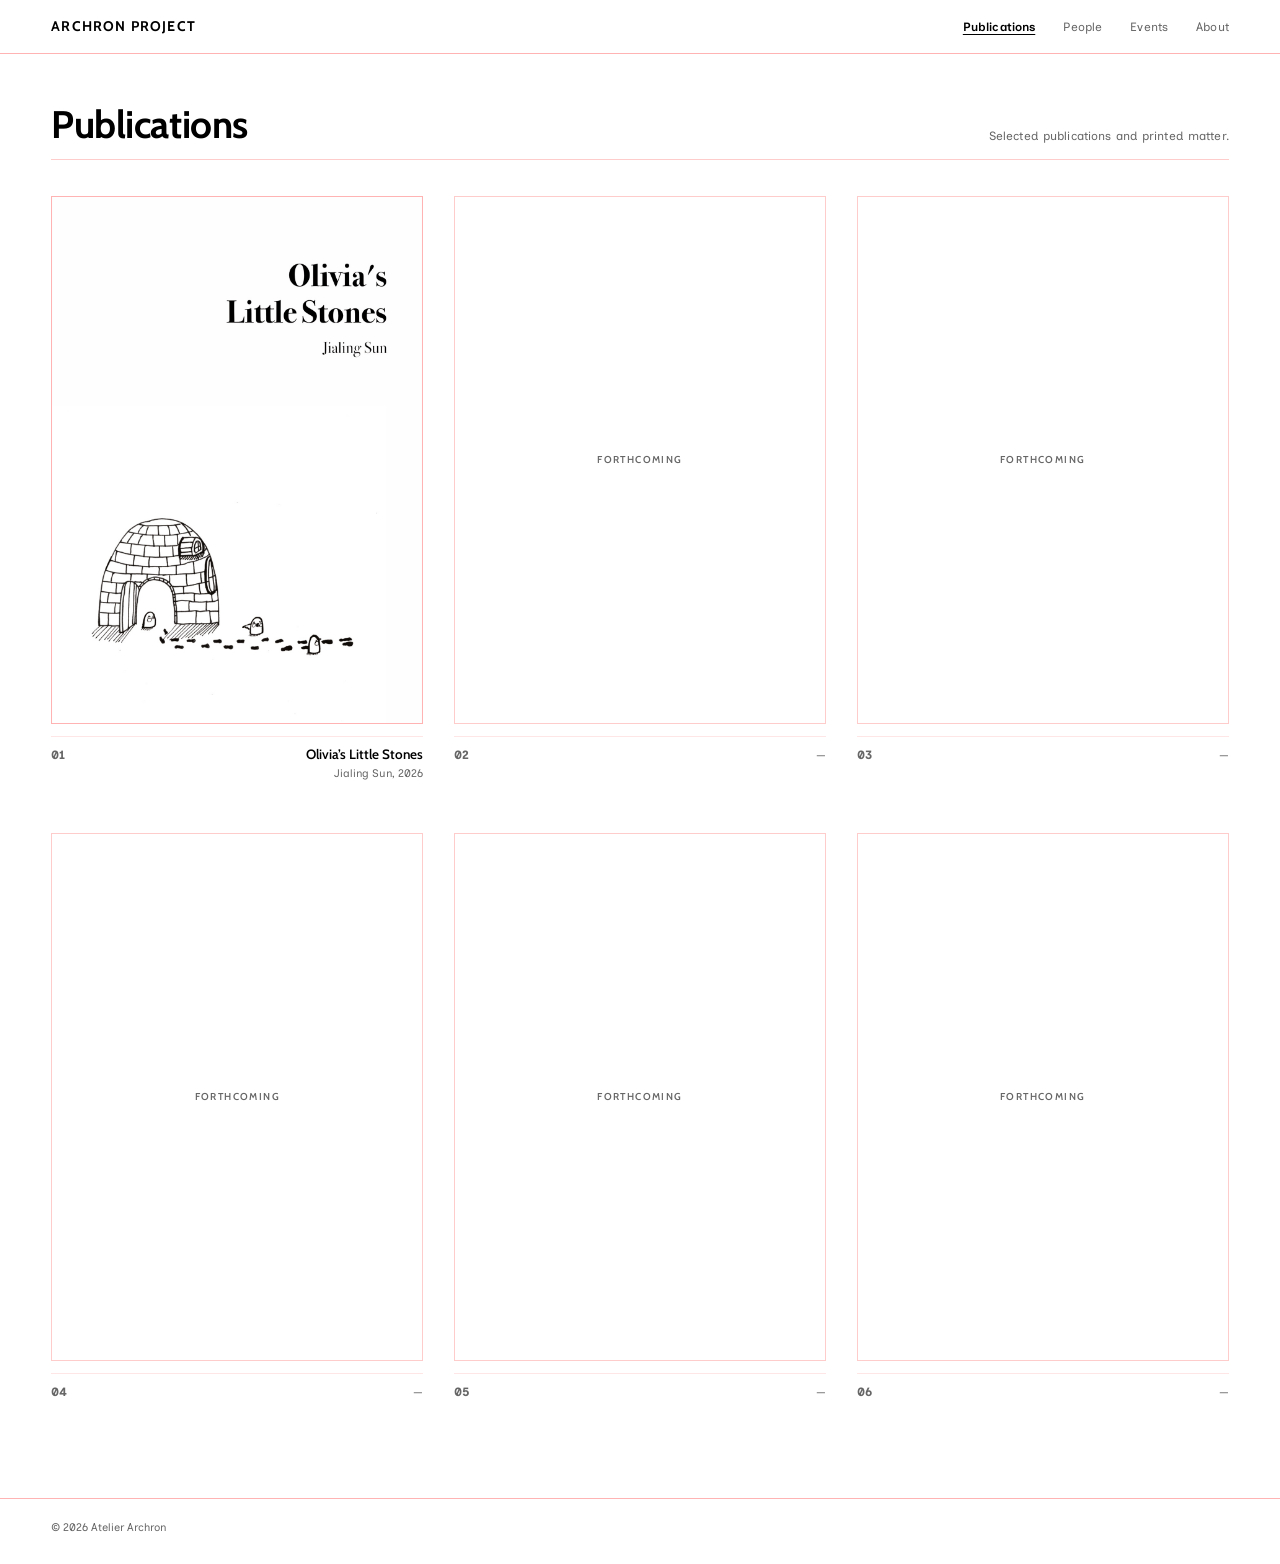
==== index.html @ c182af81 "Add files via upload" ====
<!doctype html>
<html lang="en">
<head>
  <meta charset="utf-8">
  <meta name="viewport" content="width=device-width, initial-scale=1">
  <title>ARCHRON PROJECT — Selected publications</title>
  <meta name="description" content="Selected publications and printed matter.">
  <meta name="theme-color" content="#ffffff">
  <meta property="og:title" content="ARCHRON PROJECT — Selected publications">
  <meta property="og:description" content="Selected publications and printed matter.">
  <link rel="icon" href="favicon.svg" type="image/svg+xml">
  <link rel="stylesheet" href="style/main.css">
</head>
<body class="page-index">

  <header class="site-head">
    <a class="site-head__name" href="index.html" data-site="name">ARCHRON PROJECT</a>
    <nav class="site-nav" aria-label="Main">
      <a href="index.html" aria-current="page">Publications</a>
      <a href="people.html">People</a>
      <a href="events.html">Events</a>
      <a href="about.html">About</a>
    </nav>
  </header>

  <main class="index">
    <header class="page-head">
      <h1>Publications</h1>
      <p data-site="tagline">Selected publications and printed matter.</p>
    </header>
    <ol class="index-grid" id="index-grid" aria-label="Publications"></ol>
    <p class="notice" id="notice" hidden></p>
  </main>

  <footer class="site-foot">
    <span>© <span data-site="year">2026</span> <span data-site="copyright">Atelier Archron</span></span>
    <a data-site="email" href="mailto:" hidden></a>
  </footer>

  <div class="cursor-preview" id="cursor-preview" aria-hidden="true">
    <img alt="">
  </div>

  <script src="script/main.js" defer></script>
</body>
</html>
---- style/main.css ----
@view-transition {
  navigation: auto;
}

/* ---------- webfonts ---------- */

@font-face {
  font-family: "Inclusive Sans";
  src: url("../assets/fonts/inclusive-sans-latin-wght-normal.woff2") format("woff2");
  font-weight: 300 700;
  font-style: normal;
  font-display: swap;
}

@font-face {
  font-family: "Inclusive Sans";
  src: url("../assets/fonts/inclusive-sans-latin-wght-italic.woff2") format("woff2");
  font-weight: 300 700;
  font-style: italic;
  font-display: swap;
}

@font-face {
  font-family: "Cabin";
  src: url("../assets/fonts/cabin-latin-400-normal.woff2") format("woff2");
  font-weight: 400;
  font-style: normal;
  font-display: swap;
}

@font-face {
  font-family: "Cabin";
  src: url("../assets/fonts/cabin-latin-600-normal.woff2") format("woff2");
  font-weight: 600;
  font-style: normal;
  font-display: swap;
}

@font-face {
  font-family: "Cabin";
  src: url("../assets/fonts/cabin-latin-700-normal.woff2") format("woff2");
  font-weight: 700;
  font-style: normal;
  font-display: swap;
}

/* ============================================================
   配色与背景
   改背景只需要改下面的 --paper。
   纯白：#ffffff ／ 浅灰：#f2f2f0 ／ 冷灰：#f3f4f5
   深色版：--paper:#141412; --ink:#eceae4; --muted:#9b958a;
           --line:#4a3b3b; --tone:#1d1c19; --accent:#ffaaaa;
   ============================================================ */
:root {
  --paper: #ffffff;
  --ink: #000000;
  --muted: #666666;
  --line: #ffcccc;         /* 分区线：页标题、作品标题区 */
  --line-strong: #ffb3b3;  /* 结构线：页头、页脚 */
  --line-soft: #ffe6e6;    /* 行线：图注、信息、列表 */
  --tone: #f2f2f2;
  --accent: #ffaaaa;

  /* 想用图片做背景，把下面这行去掉注释并换成你的图片路径：
  body { background-image: url("../assets/background.jpg"); background-size: cover; background-attachment: fixed; }
  */

  --font-sans: "Inclusive Sans", "PingFang SC", "Hiragino Sans GB", "Microsoft YaHei", sans-serif;
  --font-display: "Cabin", "Gill Sans", "Gill Sans MT", "PingFang SC", "Hiragino Sans GB", sans-serif;

  /* 字号层级：标签 / 图注 / 界面 / 正文 / 导语 / 页标题 / 作品标题 */
  --text-micro: 10px;
  --text-meta: 11px;
  --text-ui: 12px;
  --text-body: 13px;
  --text-page: clamp(30px, 3vw, 44px);
  --text-display: clamp(36px, 4.8vw, 72px);

  --track-label: 0.14em;
  --track-tight: -0.012em;
  --track-display: -0.02em;

  --max: 1440px;
  --gutter: clamp(20px, 4vw, 64px);
  --gap: clamp(18px, 2.4vw, 36px);
}

*,
*::before,
*::after {
  box-sizing: border-box;
}

html {
  -webkit-text-size-adjust: 100%;
  scroll-behavior: smooth;
}

body {
  display: flex;
  flex-direction: column;
  margin: 0;
  min-height: 100vh;
  min-height: 100dvh;
  background: var(--paper);
  color: var(--ink);
  font-family: var(--font-sans);
  font-size: var(--text-ui);
  line-height: 1.6;
  -webkit-font-smoothing: antialiased;
}

main {
  flex: 1 0 auto;
}

.site-head,
.site-foot,
main {
  width: 100%;
}

[hidden] {
  display: none !important;
}

img {
  max-width: 100%;
}

a {
  color: inherit;
  transition: color 0.15s ease, border-color 0.15s ease;
}

::selection {
  background: var(--ink);
  color: var(--paper);
}

:focus-visible {
  outline: 1px solid currentColor;
  outline-offset: 3px;
}

.sr-only {
  position: absolute;
  width: 1px;
  height: 1px;
  padding: 0;
  margin: -1px;
  overflow: hidden;
  clip: rect(0 0 0 0);
  white-space: nowrap;
  border: 0;
}

/* ---------- header / footer ---------- */

.site-head {
  display: flex;
  align-items: baseline;
  justify-content: space-between;
  gap: 16px 32px;
  max-width: var(--max);
  margin: 0 auto;
  padding: 18px var(--gutter);
  border-bottom: 1px solid var(--line-strong);
}

.site-head__name {
  font-family: var(--font-display);
  font-size: 14px;
  font-weight: 700;
  line-height: 1.2;
  letter-spacing: 0.085em;
  text-transform: uppercase;
  text-decoration: none;
}

.site-head__name:hover {
  color: var(--accent);
}

.site-nav {
  display: flex;
  flex-wrap: wrap;
  gap: 4px clamp(16px, 2.2vw, 32px);
  font-size: var(--text-ui);
  font-weight: 400;
  letter-spacing: 0.01em;
  line-height: 1.2;
  color: var(--muted);
}

.site-nav a {
  text-decoration: none;
}

.site-nav a:hover {
  color: var(--accent);
  text-decoration: underline;
  text-underline-offset: 3px;
}

.site-nav a[aria-current="page"] {
  font-weight: 600;
  color: var(--ink);
  text-decoration: underline;
  text-underline-offset: 3px;
}

.site-foot {
  display: flex;
  justify-content: space-between;
  gap: 16px;
  max-width: var(--max);
  margin: 0 auto;
  padding: 20px var(--gutter) 28px;
  border-top: 1px solid var(--line-strong);
  font-size: var(--text-meta);
  color: var(--muted);
}

.site-foot a {
  text-decoration: none;
}

.site-foot a:hover {
  color: var(--accent);
  text-decoration: underline;
}

/* ---------- index ---------- */

.index {
  max-width: var(--max);
  margin: 0 auto;
  padding: clamp(28px, 4vw, 56px) var(--gutter) 96px;
}

.index-grid {
  list-style: none;
  display: grid;
  grid-template-columns: repeat(3, minmax(0, 1fr));
  align-items: start;
  gap: clamp(32px, 4vw, 56px) var(--gap);
  margin: 0;
  padding: 0;
}

.tile {
  animation: rise 0.7s cubic-bezier(0.2, 0.7, 0.2, 1) both;
  animation-delay: calc(var(--i, 0) * 60ms);
}

@keyframes rise {
  from {
    opacity: 0;
    transform: translateY(10px);
  }
  to {
    opacity: 1;
    transform: none;
  }
}

.tile__link {
  display: block;
  text-decoration: none;
}

.tile__frame {
  position: relative;
  margin: 0 0 12px;
  aspect-ratio: var(--ratio, 148 / 210);
  overflow: hidden;
  background: var(--tone);
}

.tile:not(.tile--empty) .tile__frame {
  background: var(--paper);
}

.tile:not(.tile--empty) .tile__frame::after {
  content: "";
  position: absolute;
  inset: 0;
  box-shadow: inset 0 0 0 1px var(--line-strong);
  pointer-events: none;
}

.tile__img {
  display: block;
  width: 100%;
  height: 100%;
  object-fit: contain;
}

.tile__meta {
  display: flex;
  align-items: baseline;
  justify-content: space-between;
  gap: 16px;
  padding-top: 9px;
  border-top: 1px solid var(--line-soft);
}

.tile__no {
  flex: none;
  font-size: var(--text-ui);
  font-weight: 700;
  letter-spacing: 0.02em;
  color: var(--muted);
  font-variant-numeric: tabular-nums;
}

.tile__caption {
  display: flex;
  flex-direction: column;
  align-items: flex-end;
  gap: 3px;
  min-width: 0;
  text-align: right;
}

.tile__title {
  margin: 0;
  font-family: var(--font-display);
  font-size: 13.5px;
  font-weight: 600;
  line-height: 1.3;
  letter-spacing: 0.002em;
}

.tile__link:hover .tile__title {
  color: var(--accent);
  text-decoration: underline;
  text-underline-offset: 3px;
}

.tile__by {
  font-size: var(--text-meta);
  line-height: 1.4;
  color: var(--muted);
}

.tile--empty .tile__frame {
  display: flex;
  align-items: center;
  justify-content: center;
  border: 1px solid var(--line);
  background: transparent;
}

.tile__empty-label {
  font-family: var(--font-display);
  font-size: var(--text-micro);
  font-weight: 600;
  letter-spacing: var(--track-label);
  text-transform: uppercase;
  color: var(--muted);
}

.tile__empty-note {
  font-size: var(--text-meta);
  color: var(--muted);
}

/* floating preview that follows the cursor */

.cursor-preview {
  position: fixed;
  top: 0;
  left: 0;
  z-index: 60;
  width: clamp(200px, 22vw, 340px);
  aspect-ratio: var(--ratio, 3 / 2);
  overflow: hidden;
  background: var(--paper);
  border: 1px solid var(--line);
  pointer-events: none;
  opacity: 0;
  transition: opacity 0.2s ease;
  will-change: transform;
}

.cursor-preview.is-visible {
  opacity: 1;
}

.cursor-preview img {
  display: block;
  width: 100%;
  height: 100%;
  object-fit: contain;
}

@media (hover: none), (pointer: coarse) {
  .cursor-preview {
    display: none;
  }
}

/* ---------- publication detail ---------- */

.work {
  max-width: var(--max);
  margin: 0 auto;
  padding: clamp(28px, 4vw, 56px) var(--gutter) clamp(28px, 4vw, 44px);
}

.work__head {
  max-width: 1180px;
  margin: 0 auto;
  border-bottom: 1px solid var(--line);
}

.work__no {
  margin: 0 0 18px;
  font-family: var(--font-display);
  font-size: var(--text-meta);
  font-weight: 600;
  line-height: 1.2;
  letter-spacing: 0.1em;
  color: var(--muted);
  font-variant-numeric: tabular-nums;
}

.work__title {
  margin: 0 0 22px;
  font-family: var(--font-display);
  font-size: var(--text-display);
  font-weight: 700;
  line-height: 1;
  letter-spacing: var(--track-display);
  text-wrap: balance;
}

.work__people {
  margin: 0 0 clamp(28px, 3.2vw, 40px);
  font-family: var(--font-display);
  font-size: clamp(17px, 1.35vw, 20px);
  font-weight: 600;
  line-height: 1.3;
  letter-spacing: 0.002em;
}

.work__people a {
  text-decoration: underline;
  text-decoration-color: var(--line);
  text-underline-offset: 4px;
}

.work__people a:hover {
  color: var(--accent);
  text-decoration-color: currentColor;
}

.work__meta {
  display: grid;
  grid-template-columns: 96px minmax(0, 1fr);
  max-width: 680px;
  margin: 0;
  padding: 0;
  border-top: 1px solid var(--line);
}

.work__meta:empty {
  display: none;
}

.work__meta dt {
  margin: 0;
  padding: 9px 0;
  border-bottom: 1px solid var(--line-soft);
  font-family: var(--font-display);
  font-size: var(--text-micro);
  font-weight: 600;
  letter-spacing: var(--track-label);
  text-transform: uppercase;
  color: var(--muted);
}

.work__meta dd {
  margin: 0;
  padding: 8px 0;
  border-bottom: 1px solid var(--line-soft);
  font-size: var(--text-body);
  line-height: 1.5;
}

.work__meta dt:last-of-type,
.work__meta dd:last-of-type {
  border-bottom: 0;
}

.work__intro,
.work__colophon {
  display: grid;
  grid-template-columns: 140px minmax(0, 1fr);
  gap: 6px clamp(24px, 5vw, 80px);
  max-width: 1180px;
  margin: 0 auto;
}

.work__intro {
  padding: clamp(24px, 3.5vw, 38px) 0;
  border-bottom: 1px solid var(--line-soft);
}

.work__label {
  margin: 0;
  font-family: var(--font-display);
  font-size: var(--text-micro);
  font-weight: 600;
  letter-spacing: var(--track-label);
  text-transform: uppercase;
  color: var(--muted);
}

.work__intro-body {
  max-width: 62ch;
}

.work__intro-body p {
  margin: 0;
  font-size: var(--text-body);
  line-height: 1.75;
}

.work__intro-body p + p {
  margin-top: 14px;
}

.work__intro-body p:lang(zh-Hans) {
  max-width: 34em;
  line-height: 1.95;
  letter-spacing: 0.01em;
}

.work__colophon {
  margin-top: clamp(48px, 7vw, 104px);
  padding-top: 16px;
  border-top: 1px solid var(--line);
}

.work__colophon-body {
  max-width: 46em;
  font-size: var(--text-ui);
  line-height: 1.7;
  color: var(--muted);
}

.work__colophon-body p {
  margin: 0;
}

.work__colophon-body .work__colophon-title {
  margin-bottom: 10px;
  font-family: var(--font-display);
  font-size: 14px;
  font-weight: 600;
  color: var(--ink);
}

.work__colophon-group + .work__colophon-group {
  margin-top: 12px;
}

.work__plates {
  display: flex;
  flex-direction: column;
  gap: clamp(26px, 4vw, 58px);
  max-width: 1180px;
  margin: 0 auto;
  padding-top: clamp(32px, 5vw, 64px);
}

.plates__pair {
  display: grid;
  grid-template-columns: repeat(2, minmax(0, 1fr));
  gap: clamp(10px, 1.4vw, 22px);
  align-items: start;
}

.plate {
  margin: 0;
}

.plate__btn {
  display: block;
  width: 100%;
  padding: 0;
  border: 0;
  background: none;
  cursor: zoom-in;
}

.plate__img {
  display: block;
  width: 100%;
  height: auto;
  background: var(--tone);
  transition: opacity 0.2s ease;
}

.plate__btn:hover .plate__img {
  opacity: 0.85;
}

.plate__cap {
  margin-top: 8px;
  font-size: var(--text-meta);
  line-height: 1.45;
  color: var(--muted);
  text-align: right;
}

.work__nav {
  display: flex;
  justify-content: space-between;
  gap: 24px;
  max-width: 1180px;
  margin: clamp(28px, 4vw, 44px) auto 0;
  padding-top: 14px;
  border-top: 1px solid var(--line);
}

.work__plates + .work__nav {
  margin-top: clamp(48px, 7vw, 104px);
}

.work__nav-link {
  font-size: var(--text-ui);
  text-decoration: none;
  color: var(--muted);
}

.work__nav-link--next {
  margin-left: auto;
  text-align: right;
}

.work__nav-link:hover {
  color: var(--accent);
  text-decoration: underline;
}

/* ---------- lightbox ---------- */

.lightbox {
  width: 100vw;
  max-width: none;
  height: 100dvh;
  max-height: none;
  margin: 0;
  padding: clamp(28px, 4vw, 56px);
  border: 0;
  background: #000000;
  color: #ffffff;
}

.lightbox::backdrop {
  background: #000000;
}

.lightbox[open] {
  display: grid;
  grid-template-columns: 44px minmax(0, 1fr) 44px;
  align-items: center;
  gap: clamp(8px, 2vw, 28px);
}

.lightbox__figure {
  display: flex;
  flex-direction: column;
  align-items: center;
  justify-content: center;
  height: 100%;
  margin: 0;
  min-width: 0;
}

.lightbox__img {
  display: block;
  max-width: 100%;
  max-height: calc(100dvh - 170px);
  object-fit: contain;
}

.lightbox__cap {
  min-height: 1em;
  margin-top: 14px;
  font-size: var(--text-meta);
  color: #a3a3a3;
  text-align: center;
}

.lightbox__count {
  position: absolute;
  top: 18px;
  left: clamp(20px, 4vw, 56px);
  margin: 0;
  font-size: var(--text-meta);
  color: #a3a3a3;
  font-variant-numeric: tabular-nums;
}

.lightbox__close {
  position: absolute;
  top: 16px;
  right: clamp(16px, 4vw, 56px);
  padding: 2px 0;
  border: 0;
  border-bottom: 1px solid rgba(255, 255, 255, 0.4);
  background: none;
  color: inherit;
  font: inherit;
  font-size: var(--text-meta);
  cursor: pointer;
}

.lightbox__close:hover {
  color: var(--accent);
  border-color: var(--accent);
}

.lightbox__step {
  padding: 12px 0;
  border: 0;
  background: none;
  color: inherit;
  font-size: 20px;
  line-height: 1;
  cursor: pointer;
}

.lightbox__step:hover {
  color: var(--accent);
}

.lightbox__step:disabled {
  opacity: 0.25;
  cursor: default;
}

.lightbox__step:disabled:hover {
  color: inherit;
}

/* ---------- people ---------- */

.people,
.person,
.about,
.events {
  max-width: var(--max);
  margin: 0 auto;
  padding: clamp(28px, 4vw, 56px) var(--gutter) 96px;
}

.page-head {
  display: flex;
  align-items: flex-end;
  justify-content: space-between;
  gap: 8px 24px;
  margin-bottom: clamp(22px, 3vw, 36px);
  padding-bottom: 14px;
  border-bottom: 1px solid var(--line);
}

.page-head h1 {
  margin: 0;
  font-family: var(--font-display);
  font-size: var(--text-page);
  font-weight: 700;
  line-height: 1.04;
  letter-spacing: var(--track-tight);
  text-wrap: balance;
}

.page-head p {
  margin: 0;
  font-size: var(--text-ui);
  line-height: 1.5;
  letter-spacing: 0.01em;
  color: var(--muted);
  text-align: right;
}

.back-link {
  margin: 0 0 18px;
  font-size: var(--text-meta);
}

.back-link a {
  text-decoration: none;
  color: var(--muted);
}

.back-link a:hover {
  color: var(--accent);
  text-decoration: underline;
}

.people-alpha {
  display: flex;
  flex-wrap: wrap;
  gap: 2px 16px;
  padding-bottom: 12px;
  border-bottom: 1px solid var(--line-soft);
  font-size: var(--text-meta);
}

.people-alpha:empty {
  display: none;
}

.people-alpha a {
  text-decoration: none;
  color: var(--muted);
}

.people-alpha a:hover {
  color: var(--accent);
  text-decoration: underline;
}

/* People 页的表头紧贴页面标题线，比正文页更近 */
.page-people .page-head {
  margin-bottom: 22px;
}

/* 归档表：数据列按内容给宽度，最后一列吸收剩余空间，行线铺满页面 */
.people-table {
  width: 100%;
  max-width: 100%;
  border-collapse: collapse;
  table-layout: fixed;
}

.people-table tbody {
  scroll-margin-top: 20px;
}

.people-table th,
.people-table td {
  text-align: left;
  vertical-align: baseline;
  padding: 9px 20px 9px 0;
  border-bottom: 1px solid var(--line-soft);
}

.people-table thead th {
  padding-top: 0;
  padding-bottom: 7px;
  border-bottom-color: var(--line);
  font-family: var(--font-display);
  font-size: var(--text-micro);
  font-weight: 600;
  letter-spacing: var(--track-label);
  text-transform: uppercase;
  color: var(--muted);
}

.people-table tbody th,
.people-table tbody td {
  font-size: var(--text-ui);
  line-height: 1.5;
  color: var(--muted);
}

.people-table th.people-table__letter {
  width: 30px;
  padding-right: 14px;
  font-family: var(--font-display);
  font-size: var(--text-meta);
  font-weight: 600;
  letter-spacing: 0.12em;
  color: var(--muted);
  white-space: nowrap;
}

/* 列宽写在 JS 生成的 <colgroup> 里：最后一列不指定，吸收剩余空间 */
.people-table__name {
  font-family: var(--font-display);
  font-size: 13.5px;
  font-weight: 600;
  line-height: 1.35;
  letter-spacing: 0.002em;
  color: var(--ink);
  text-decoration: none;
}

.people-table__count {
  padding-right: 0;
  font-variant-numeric: tabular-nums;
  white-space: nowrap;
}

.people-table tbody tr:hover .people-table__name {
  color: var(--accent);
  text-decoration: underline;
  text-underline-offset: 4px;
}

/* ---------- person ---------- */

.person__body {
  display: grid;
  grid-template-columns: minmax(0, 1.5fr) minmax(0, 1fr);
  gap: 24px clamp(32px, 6vw, 96px);
  padding: clamp(20px, 3vw, 28px) 0 clamp(32px, 5vw, 48px);
  border-bottom: 1px solid var(--line);
}

.person__body--solo {
  grid-template-columns: 1fr;
}

.person__bio p {
  margin: 0 0 14px;
  max-width: 62ch;
  font-size: var(--text-body);
  line-height: 1.75;
}

.person__bio p:last-child {
  margin-bottom: 0;
}

.is-muted {
  color: var(--muted);
}

.person__links {
  list-style: none;
  margin: 0;
  padding: 0;
  font-size: var(--text-ui);
}

.person__links li + li {
  margin-top: 6px;
}

.person__links a {
  text-decoration: none;
  border-bottom: 1px solid var(--line);
  padding-bottom: 1px;
}

.person__links a:hover {
  color: var(--accent);
  border-color: currentColor;
}

.person__works {
  padding-top: clamp(24px, 4vw, 40px);
}

.person__works h2 {
  margin: 0 0 10px;
  font-family: var(--font-display);
  font-size: var(--text-micro);
  font-weight: 600;
  letter-spacing: var(--track-label);
  text-transform: uppercase;
  color: var(--muted);
}

.work-list {
  list-style: none;
  margin: 0;
  padding: 0;
  border-top: 1px solid var(--line);
}

.work-list__item a {
  display: grid;
  grid-template-columns: minmax(0, 1fr) auto;
  align-items: baseline;
  gap: 20px;
  padding: 16px 2px;
  border-bottom: 1px solid var(--line-soft);
  text-decoration: none;
}

.work-list__title {
  font-family: var(--font-display);
  font-size: 15.5px;
  font-weight: 600;
  line-height: 1.35;
  letter-spacing: 0.002em;
}

.work-list__meta {
  font-size: var(--text-ui);
  line-height: 1.4;
  color: var(--muted);
  text-align: right;
}

.work-list__item a:hover .work-list__title {
  color: var(--accent);
  text-decoration: underline;
  text-underline-offset: 3px;
}

/* ---------- about ---------- */

.about-grid {
  display: grid;
  grid-template-columns: 140px minmax(0, 1fr);
  align-items: start;
  gap: 8px clamp(24px, 5vw, 80px);
  padding-top: clamp(20px, 3vw, 28px);
}

.about__label {
  margin: 0;
  font-family: var(--font-display);
  font-size: var(--text-micro);
  font-weight: 600;
  letter-spacing: var(--track-label);
  text-transform: uppercase;
  color: var(--muted);
}

.about__body {
  max-width: 760px;
}

.about__block + .about__block {
  margin-top: 44px;
  padding-top: 32px;
  border-top: 1px solid var(--line-soft);
}

.about__lead {
  margin: 0 0 30px;
  max-width: 26ch;
  font-family: var(--font-display);
  font-size: clamp(26px, 2.4vw, 36px);
  font-weight: 600;
  line-height: 1.2;
  letter-spacing: -0.01em;
  text-wrap: balance;
}

.about__text p {
  margin: 0 0 16px;
  max-width: 62ch;
  font-size: 13.5px;
  line-height: 1.72;
}

.about__text p:last-child {
  margin-bottom: 0;
}

.about__block:lang(zh-Hans) .about__lead {
  max-width: 24em;
  font-family: var(--font-sans);
  font-size: clamp(21px, 2vw, 28px);
  font-weight: 500;
  line-height: 1.55;
  letter-spacing: 0.01em;
}

.about__block:lang(zh-Hans) .about__text p {
  max-width: 34em;
  font-size: 13.5px;
  line-height: 1.9;
  letter-spacing: 0.01em;
}

.about__contact {
  margin: 32px 0 0;
  padding-top: 14px;
  border-top: 1px solid var(--line-soft);
  font-size: var(--text-ui);
  line-height: 1.5;
}

.about__contact a {
  text-decoration: none;
  border-bottom: 1px solid var(--line);
  padding-bottom: 1px;
}

.about__contact a:hover {
  color: var(--accent);
  border-color: currentColor;
}

/* ---------- events ---------- */

.events-list {
  list-style: none;
  margin: 0;
  padding: 0;
}

.event {
  display: grid;
  grid-template-columns: minmax(0, 150px) minmax(0, 1fr) auto;
  align-items: start;
  gap: 8px clamp(20px, 3vw, 40px);
  padding: 22px 0 24px;
  border-bottom: 1px solid var(--line-soft);
}

.event__date {
  padding-top: 3px;
  font-family: var(--font-display);
  font-size: var(--text-meta);
  font-weight: 600;
  letter-spacing: 0.08em;
  line-height: 1.5;
  text-transform: uppercase;
  color: var(--muted);
  font-variant-numeric: tabular-nums;
}

.event__body {
  min-width: 0;
}

.event__title {
  margin: 0;
  font-family: var(--font-display);
  font-size: clamp(18px, 1.6vw, 22px);
  font-weight: 600;
  line-height: 1.2;
  letter-spacing: -0.004em;
}

.event__title a {
  text-decoration: none;
}

.event__title a:hover {
  color: var(--accent);
  text-decoration: underline;
  text-underline-offset: 3px;
}

.event__title-zh {
  display: block;
  margin-top: 3px;
  font-family: var(--font-sans);
  font-size: var(--text-body);
  font-weight: 400;
  line-height: 1.5;
  letter-spacing: 0.02em;
  color: var(--muted);
}

.event__place {
  margin: 7px 0 0;
  font-size: var(--text-ui);
  line-height: 1.5;
  color: var(--muted);
}

.event__note {
  margin: 8px 0 0;
  max-width: 54ch;
  font-size: var(--text-ui);
  line-height: 1.72;
  color: var(--muted);
}

.event__note + .event__note {
  margin-top: 3px;
}

.event__note:lang(zh-Hans) {
  font-size: var(--text-body);
  line-height: 1.9;
  letter-spacing: 0.01em;
}

.event__status {
  padding: 4px 8px;
  border: 1px solid var(--line);
  font-family: var(--font-display);
  font-size: var(--text-micro);
  font-weight: 600;
  letter-spacing: 0.1em;
  line-height: 1.4;
  text-transform: uppercase;
  white-space: nowrap;
  color: var(--muted);
}

.event--past .event__title,
.event--past .event__title-zh {
  color: var(--muted);
}

/* ---------- notice ---------- */

.notice {
  max-width: 640px;
  margin: clamp(32px, 5vw, 64px) 0;
  padding: 16px 0;
  border-top: 1px solid var(--line);
  border-bottom: 1px solid var(--line);
  font-size: var(--text-ui);
  line-height: 1.6;
  color: var(--muted);
}

.notice a {
  color: var(--ink);
  text-decoration: none;
  border-bottom: 1px solid currentColor;
}

.notice a:hover {
  color: var(--accent);
}

/* ---------- responsive ---------- */

@media (max-width: 980px) {
  .index-grid {
    grid-template-columns: repeat(2, minmax(0, 1fr));
  }
}

@media (max-width: 900px) {
  .about-grid {
    grid-template-columns: 1fr;
    gap: 10px;
  }
}

@media (max-width: 760px) {
  .people-table,
  .people-table tbody,
  .people-table tr,
  .people-table th,
  .people-table td {
    display: block;
  }

  .people-table thead {
    display: none;
  }

  .people-table tr {
    display: grid;
    grid-template-columns: minmax(0, 1fr) auto;
    gap: 4px 16px;
    padding: 12px 0;
    border-bottom: 1px solid var(--line-soft);
  }

  .people-table th,
  .people-table td {
    padding: 0;
    border-bottom: 0;
  }

  .people-table__letter:not(:empty) {
    grid-column: 1 / -1;
    padding-bottom: 2px;
  }

  .people-table__letter:empty {
    display: none;
  }

  .people-table__based,
  .people-table__count {
    font-size: var(--text-meta);
  }

  .people-table__based:not(:empty)::before {
    content: "Based in ";
  }

  .people-table__count::after {
    content: " " attr(data-word);
  }

  .person__body {
    grid-template-columns: 1fr;
  }

  .work__intro,
  .work__colophon {
    grid-template-columns: 1fr;
    gap: 8px;
  }

  .event {
    grid-template-columns: minmax(0, 1fr) auto;
    gap: 6px 16px;
  }

  .event__date {
    grid-column: 1 / -1;
    padding-top: 0;
  }

  .page-head {
    flex-direction: column;
    align-items: flex-start;
    gap: 4px;
  }

  .page-head p {
    text-align: left;
  }
}

@media (max-width: 620px) {
  .site-head {
    flex-wrap: wrap;
    padding-top: 16px;
    padding-bottom: 14px;
  }

  .site-nav {
    gap: 4px 14px;
  }

  .index-grid {
    grid-template-columns: 1fr;
    gap: 32px;
  }

  .plates__pair {
    grid-template-columns: 1fr;
    gap: clamp(26px, 4vw, 58px);
  }

  .work__title {
    font-size: clamp(28px, 8vw, 44px);
  }

  .work__nav {
    flex-direction: column;
    gap: 12px;
  }

  .work__nav-link--next {
    margin-left: 0;
    text-align: left;
  }

  .work-list__item a {
    grid-template-columns: 1fr;
    gap: 4px;
  }

  .work-list__meta {
    grid-column: 1;
    text-align: left;
  }

  .lightbox[open] {
    grid-template-columns: 36px minmax(0, 1fr) 36px;
    padding: 56px 12px 24px;
  }

  .lightbox__img {
    max-height: calc(100dvh - 160px);
  }

  .site-foot {
    flex-direction: column;
    gap: 4px;
  }
}

@media (prefers-reduced-motion: reduce) {
  *,
  *::before,
  *::after {
    animation-duration: 0.01ms !important;
    animation-iteration-count: 1 !important;
    transition-duration: 0.01ms !important;
    scroll-behavior: auto !important;
  }
}
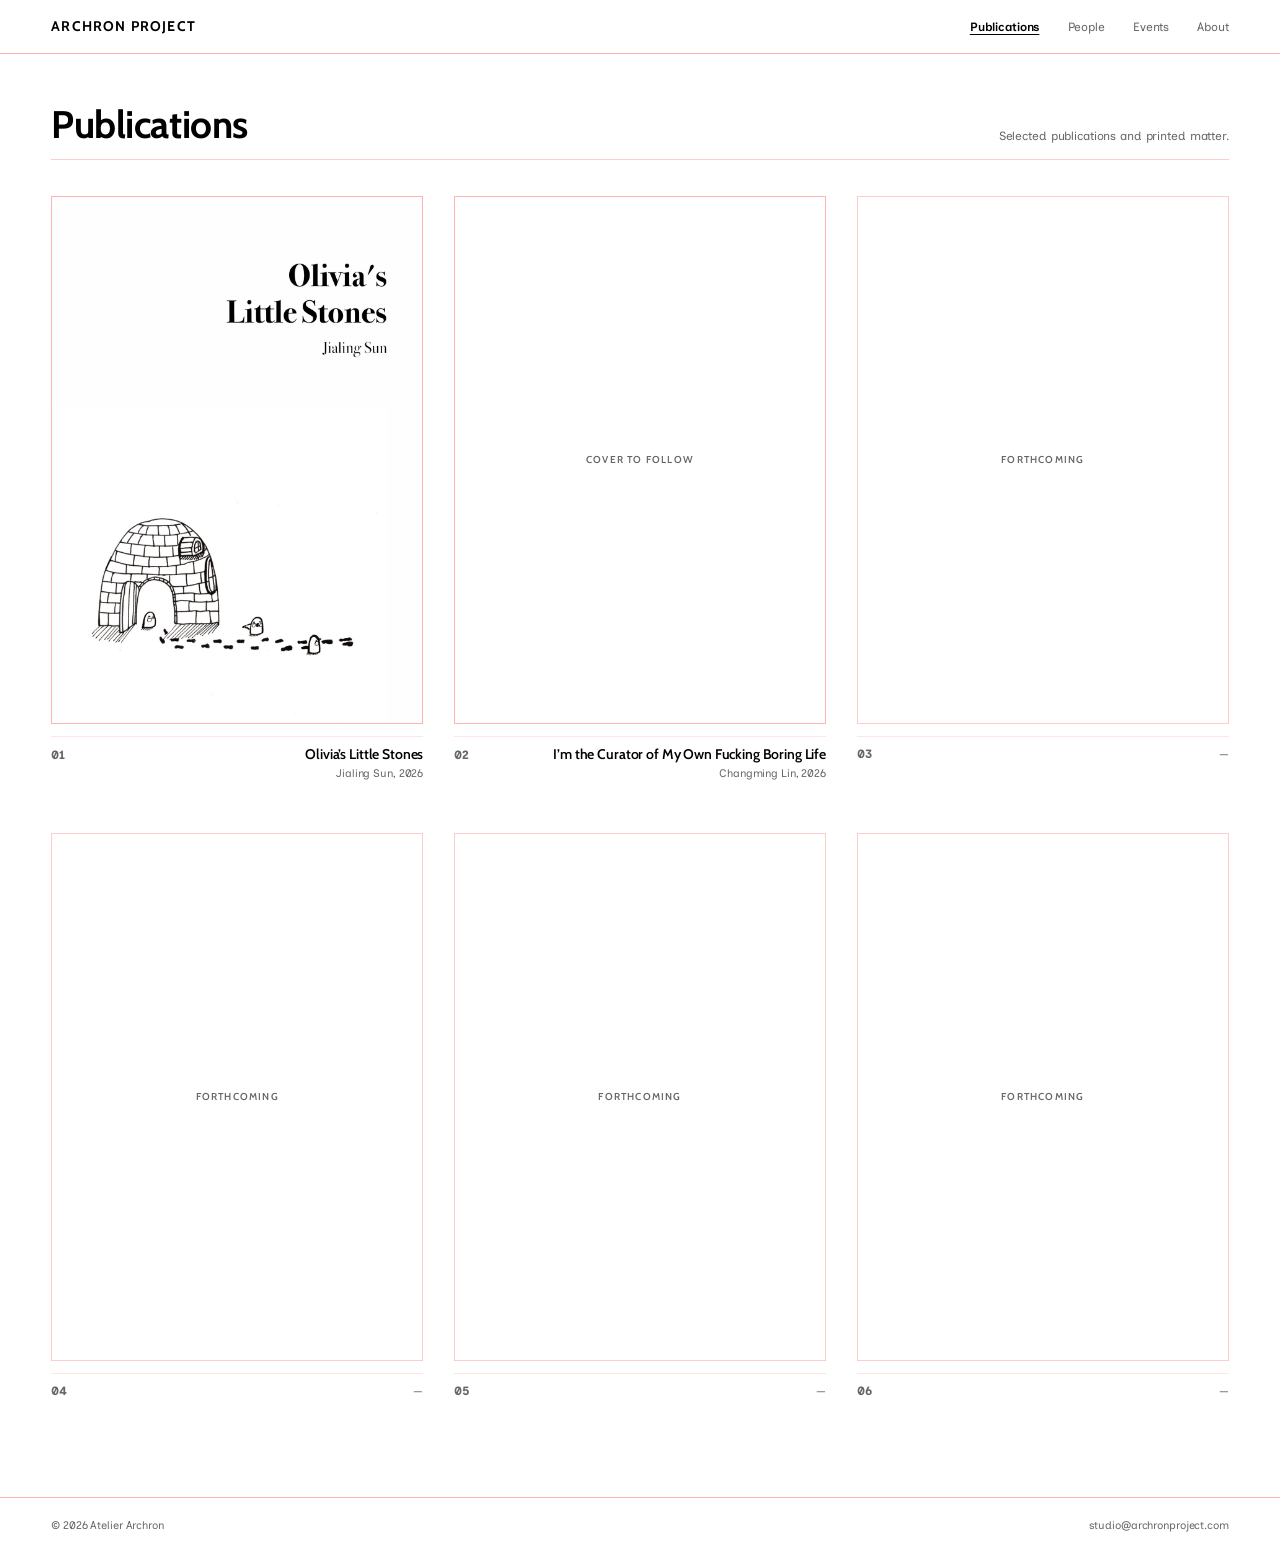
==== commit a84b0854: "Add files via upload" ====
--- a/index.html
+++ b/index.html
@@ -3,10 +3,10 @@
 <head>
   <meta charset="utf-8">
   <meta name="viewport" content="width=device-width, initial-scale=1">
-  <title>ARCHRON PROJECT — Selected publications</title>
+  <title>archron project — Selected publications</title>
   <meta name="description" content="Selected publications and printed matter.">
   <meta name="theme-color" content="#ffffff">
-  <meta property="og:title" content="ARCHRON PROJECT — Selected publications">
+  <meta property="og:title" content="archron project — Selected publications">
   <meta property="og:description" content="Selected publications and printed matter.">
   <link rel="icon" href="favicon.svg" type="image/svg+xml">
   <link rel="stylesheet" href="style/main.css">
@@ -14,7 +14,7 @@
 <body class="page-index">
 
   <header class="site-head">
-    <a class="site-head__name" href="index.html" data-site="name">ARCHRON PROJECT</a>
+    <a class="site-head__name" href="index.html" data-site="name">archron project</a>
     <nav class="site-nav" aria-label="Main">
       <a href="index.html" aria-current="page">Publications</a>
       <a href="people.html">People</a>
--- a/style/main.css
+++ b/style/main.css
@@ -68,17 +68,38 @@
   --font-sans: "Inclusive Sans", "PingFang SC", "Hiragino Sans GB", "Microsoft YaHei", sans-serif;
   --font-display: "Cabin", "Gill Sans", "Gill Sans MT", "PingFang SC", "Hiragino Sans GB", sans-serif;
 
-  /* 字号层级：标签 / 图注 / 界面 / 正文 / 导语 / 页标题 / 作品标题 */
+  /* 字号层级：标签 / 图注 / 界面 / 次级说明 / 长文 / 条目 / 署名 / 页标题 / 作品标题 */
   --text-micro: 10px;
   --text-meta: 11px;
   --text-ui: 12px;
   --text-body: 13px;
+  --text-read: 15px;
+  --text-entry: 14px;
+  --text-credit: 18px;
   --text-page: clamp(30px, 3vw, 44px);
   --text-display: clamp(36px, 4.8vw, 72px);
 
-  --track-label: 0.14em;
+  /* 字距：大写标签正向放宽，其余随字号同向收紧 */
+  --track-label: 0.12em;
+  --track-read: -0.01em;
   --track-tight: -0.012em;
   --track-display: -0.02em;
+
+  /* 长文用可变字体的 380 档：比 400 轻，但不虚 */
+  --weight-read: 380;
+
+  /* 中文长文比英文小 1pt：汉字字面大，同字号下灰度更重。
+     14px × 1.6 = 22.4px 行槽，和英文 15px × 1.5 = 22.5px 基本同网格 */
+  --text-read-zh: 14px;
+  --lh-read-zh: 1.6;
+
+  /* 长文行宽：英文 490px 约 60 字符；中文 35em = 490px，右沿和英文对齐 */
+  --measure: 490px;
+  --measure-zh: 35em;
+
+  /* 栏位：标签列 + 栏距 + 阅读列，全站同一套坐标系 */
+  --col-label: 120px;
+  --gap-col: 32px;
 
   --max: 1440px;
   --gutter: clamp(20px, 4vw, 64px);
@@ -106,7 +127,7 @@
   color: var(--ink);
   font-family: var(--font-sans);
   font-size: var(--text-ui);
-  line-height: 1.6;
+  line-height: 1.45;
   -webkit-font-smoothing: antialiased;
 }
 
@@ -188,7 +209,7 @@
   gap: 4px clamp(16px, 2.2vw, 32px);
   font-size: var(--text-ui);
   font-weight: 400;
-  letter-spacing: 0.01em;
+  letter-spacing: var(--track-read);
   line-height: 1.2;
   color: var(--muted);
 }
@@ -219,6 +240,7 @@
   padding: 20px var(--gutter) 28px;
   border-top: 1px solid var(--line-strong);
   font-size: var(--text-meta);
+  letter-spacing: var(--track-read);
   color: var(--muted);
 }
 
@@ -327,10 +349,10 @@
 .tile__title {
   margin: 0;
   font-family: var(--font-display);
-  font-size: 13.5px;
-  font-weight: 600;
-  line-height: 1.3;
-  letter-spacing: 0.002em;
+  font-size: var(--text-entry);
+  font-weight: 600;
+  line-height: 1.25;
+  letter-spacing: var(--track-read);
 }
 
 .tile__link:hover .tile__title {
@@ -341,7 +363,7 @@
 
 .tile__by {
   font-size: var(--text-meta);
-  line-height: 1.4;
+  letter-spacing: var(--track-read);
   color: var(--muted);
 }
 
@@ -353,6 +375,13 @@
   background: transparent;
 }
 
+/* 已出版但封面尚未上传的书：占位仍保留同一版面节奏 */
+.tile__frame--pending {
+  display: flex;
+  align-items: center;
+  justify-content: center;
+}
+
 .tile__empty-label {
   font-family: var(--font-display);
   font-size: var(--text-micro);
@@ -364,6 +393,7 @@
 
 .tile__empty-note {
   font-size: var(--text-meta);
+  letter-spacing: var(--track-read);
   color: var(--muted);
 }
 
@@ -404,31 +434,20 @@
 
 /* ---------- publication detail ---------- */
 
-.work {
+/* 出版物详情页与活动页共用同一套页面外壳，根类不同，避免脚本互相命中 */
+.work,
+.event-page {
   max-width: var(--max);
   margin: 0 auto;
   padding: clamp(28px, 4vw, 56px) var(--gutter) clamp(28px, 4vw, 44px);
 }
 
 .work__head {
-  max-width: 1180px;
-  margin: 0 auto;
   border-bottom: 1px solid var(--line);
 }
 
-.work__no {
-  margin: 0 0 18px;
-  font-family: var(--font-display);
-  font-size: var(--text-meta);
-  font-weight: 600;
-  line-height: 1.2;
-  letter-spacing: 0.1em;
-  color: var(--muted);
-  font-variant-numeric: tabular-nums;
-}
-
 .work__title {
-  margin: 0 0 22px;
+  margin: 0 0 14px;
   font-family: var(--font-display);
   font-size: var(--text-display);
   font-weight: 700;
@@ -437,30 +456,32 @@
   text-wrap: balance;
 }
 
+/* 署名与标题同一左栏、紧贴标题下沿；层级靠字重与位置，不靠右推 */
 .work__people {
-  margin: 0 0 clamp(28px, 3.2vw, 40px);
-  font-family: var(--font-display);
-  font-size: clamp(17px, 1.35vw, 20px);
-  font-weight: 600;
-  line-height: 1.3;
-  letter-spacing: 0.002em;
+  margin: 0 0 24px;
+  font-family: var(--font-display);
+  font-size: var(--text-credit);
+  font-weight: 400;
+  line-height: 1.2;
+  letter-spacing: var(--track-read);
 }
 
 .work__people a {
+  text-decoration: none;
+}
+
+.work__people a:hover {
+  color: var(--accent);
   text-decoration: underline;
-  text-decoration-color: var(--line);
-  text-underline-offset: 4px;
-}
-
-.work__people a:hover {
-  color: var(--accent);
-  text-decoration-color: currentColor;
+  text-decoration-color: var(--accent);
+  text-underline-offset: 3px;
 }
 
 .work__meta {
   display: grid;
-  grid-template-columns: 96px minmax(0, 1fr);
-  max-width: 680px;
+  grid-template-columns: var(--col-label) minmax(0, 1fr);
+  column-gap: var(--gap-col);
+  max-width: calc(var(--col-label) + var(--gap-col) + var(--measure));
   margin: 0;
   padding: 0;
   border-top: 1px solid var(--line);
@@ -488,6 +509,7 @@
   border-bottom: 1px solid var(--line-soft);
   font-size: var(--text-body);
   line-height: 1.5;
+  letter-spacing: var(--track-read);
 }
 
 .work__meta dt:last-of-type,
@@ -498,10 +520,10 @@
 .work__intro,
 .work__colophon {
   display: grid;
-  grid-template-columns: 140px minmax(0, 1fr);
-  gap: 6px clamp(24px, 5vw, 80px);
-  max-width: 1180px;
-  margin: 0 auto;
+  grid-template-columns: var(--col-label) minmax(0, 1fr);
+  gap: 6px var(--gap-col);
+  max-width: calc(var(--col-label) + var(--gap-col) + var(--measure));
+  margin: 0;
 }
 
 .work__intro {
@@ -520,22 +542,26 @@
 }
 
 .work__intro-body {
-  max-width: 62ch;
+  min-width: 0;
 }
 
 .work__intro-body p {
   margin: 0;
-  font-size: var(--text-body);
-  line-height: 1.75;
+  font-size: var(--text-read);
+  font-weight: var(--weight-read);
+  line-height: 1.5;
+  letter-spacing: var(--track-read);
 }
 
 .work__intro-body p + p {
-  margin-top: 14px;
+  margin-top: 17px;
 }
 
 .work__intro-body p:lang(zh-Hans) {
-  max-width: 34em;
-  line-height: 1.95;
+  max-width: var(--measure-zh);
+  font-size: var(--text-read-zh);
+  font-weight: 400;
+  line-height: var(--lh-read-zh);
   letter-spacing: 0.01em;
 }
 
@@ -546,9 +572,10 @@
 }
 
 .work__colophon-body {
-  max-width: 46em;
-  font-size: var(--text-ui);
-  line-height: 1.7;
+  min-width: 0;
+  font-size: var(--text-body);
+  line-height: 1.5;
+  letter-spacing: var(--track-read);
   color: var(--muted);
 }
 
@@ -559,8 +586,10 @@
 .work__colophon-body .work__colophon-title {
   margin-bottom: 10px;
   font-family: var(--font-display);
-  font-size: 14px;
-  font-weight: 600;
+  font-size: var(--text-entry);
+  font-weight: 600;
+  line-height: 1.25;
+  letter-spacing: var(--track-read);
   color: var(--ink);
 }
 
@@ -572,8 +601,6 @@
   display: flex;
   flex-direction: column;
   gap: clamp(26px, 4vw, 58px);
-  max-width: 1180px;
-  margin: 0 auto;
   padding-top: clamp(32px, 5vw, 64px);
 }
 
@@ -612,17 +639,26 @@
 .plate__cap {
   margin-top: 8px;
   font-size: var(--text-meta);
-  line-height: 1.45;
+  line-height: 1.5;
+  letter-spacing: var(--track-read);
   color: var(--muted);
   text-align: right;
+}
+
+/* 活动详情页复用详情页的栏位与图版，只把相册标签单独提到图片上方 */
+.event-page__label {
+  padding-top: clamp(32px, 5vw, 64px);
+}
+
+.event-page__label + .work__plates {
+  padding-top: 16px;
 }
 
 .work__nav {
   display: flex;
   justify-content: space-between;
   gap: 24px;
-  max-width: 1180px;
-  margin: clamp(28px, 4vw, 44px) auto 0;
+  margin-top: clamp(28px, 4vw, 44px);
   padding-top: 14px;
   border-top: 1px solid var(--line);
 }
@@ -783,15 +819,31 @@
 .page-head p {
   margin: 0;
   font-size: var(--text-ui);
-  line-height: 1.5;
-  letter-spacing: 0.01em;
+  line-height: 1.45;
+  letter-spacing: var(--track-read);
   color: var(--muted);
   text-align: right;
+}
+
+/* 人物页只有一行角色，紧跟姓名下方、同栏左对齐 */
+.page-head--stack {
+  display: block;
+}
+
+.page-head--stack .page-head__sub {
+  margin: 10px 0 0;
+  font-family: var(--font-display);
+  font-size: var(--text-credit);
+  font-weight: 400;
+  line-height: 1.2;
+  letter-spacing: var(--track-read);
+  text-align: left;
 }
 
 .back-link {
   margin: 0 0 18px;
   font-size: var(--text-meta);
+  letter-spacing: var(--track-read);
 }
 
 .back-link a {
@@ -832,7 +884,7 @@
   margin-bottom: 22px;
 }
 
-/* 归档表：数据列按内容给宽度，最后一列吸收剩余空间，行线铺满页面 */
+/* 归档表：只保留姓名列，行线铺满页面 */
 .people-table {
   width: 100%;
   max-width: 100%;
@@ -867,7 +919,8 @@
 .people-table tbody th,
 .people-table tbody td {
   font-size: var(--text-ui);
-  line-height: 1.5;
+  line-height: 1.45;
+  letter-spacing: var(--track-read);
   color: var(--muted);
 }
 
@@ -877,26 +930,20 @@
   font-family: var(--font-display);
   font-size: var(--text-meta);
   font-weight: 600;
-  letter-spacing: 0.12em;
+  letter-spacing: var(--track-label);
   color: var(--muted);
   white-space: nowrap;
 }
 
-/* 列宽写在 JS 生成的 <colgroup> 里：最后一列不指定，吸收剩余空间 */
+/* 列宽写在 JS 生成的 <colgroup> 里：字母列 30px，姓名列吸收剩余空间 */
 .people-table__name {
   font-family: var(--font-display);
-  font-size: 13.5px;
-  font-weight: 600;
-  line-height: 1.35;
-  letter-spacing: 0.002em;
+  font-size: var(--text-entry);
+  font-weight: 600;
+  line-height: 1.25;
+  letter-spacing: var(--track-read);
   color: var(--ink);
   text-decoration: none;
-}
-
-.people-table__count {
-  padding-right: 0;
-  font-variant-numeric: tabular-nums;
-  white-space: nowrap;
 }
 
 .people-table tbody tr:hover .people-table__name {
@@ -920,10 +967,20 @@
 }
 
 .person__bio p {
-  margin: 0 0 14px;
-  max-width: 62ch;
-  font-size: var(--text-body);
-  line-height: 1.75;
+  margin: 0 0 17px;
+  max-width: var(--measure);
+  font-size: var(--text-read);
+  font-weight: var(--weight-read);
+  line-height: 1.5;
+  letter-spacing: var(--track-read);
+}
+
+.person__bio p:lang(zh-Hans) {
+  max-width: var(--measure-zh);
+  font-size: var(--text-read-zh);
+  font-weight: 400;
+  line-height: var(--lh-read-zh);
+  letter-spacing: 0.01em;
 }
 
 .person__bio p:last-child {
@@ -939,6 +996,8 @@
   margin: 0;
   padding: 0;
   font-size: var(--text-ui);
+  line-height: 1.45;
+  letter-spacing: var(--track-read);
 }
 
 .person__links li + li {
@@ -989,15 +1048,16 @@
 
 .work-list__title {
   font-family: var(--font-display);
-  font-size: 15.5px;
-  font-weight: 600;
-  line-height: 1.35;
-  letter-spacing: 0.002em;
+  font-size: var(--text-entry);
+  font-weight: 600;
+  line-height: 1.25;
+  letter-spacing: var(--track-read);
 }
 
 .work-list__meta {
   font-size: var(--text-ui);
-  line-height: 1.4;
+  line-height: 1.45;
+  letter-spacing: var(--track-read);
   color: var(--muted);
   text-align: right;
 }
@@ -1012,24 +1072,16 @@
 
 .about-grid {
   display: grid;
-  grid-template-columns: 140px minmax(0, 1fr);
+  grid-template-columns: var(--col-label) minmax(0, var(--measure));
   align-items: start;
-  gap: 8px clamp(24px, 5vw, 80px);
+  gap: 8px var(--gap-col);
   padding-top: clamp(20px, 3vw, 28px);
 }
 
-.about__label {
-  margin: 0;
-  font-family: var(--font-display);
-  font-size: var(--text-micro);
-  font-weight: 600;
-  letter-spacing: var(--track-label);
-  text-transform: uppercase;
-  color: var(--muted);
-}
-
+/* 左列不再放小标签，正文仍占第二栏，保持全站内容列起点 */
 .about__body {
-  max-width: 760px;
+  grid-column: 2;
+  min-width: 0;
 }
 
 .about__block + .about__block {
@@ -1038,22 +1090,23 @@
   border-top: 1px solid var(--line-soft);
 }
 
+/* 导语不做大字，和正文同一档，只作为开篇段落 */
 .about__lead {
-  margin: 0 0 30px;
-  max-width: 26ch;
-  font-family: var(--font-display);
-  font-size: clamp(26px, 2.4vw, 36px);
-  font-weight: 600;
-  line-height: 1.2;
-  letter-spacing: -0.01em;
-  text-wrap: balance;
+  margin: 0 0 17px;
+  max-width: var(--measure);
+  font-size: var(--text-read);
+  font-weight: var(--weight-read);
+  line-height: 1.5;
+  letter-spacing: var(--track-read);
 }
 
 .about__text p {
-  margin: 0 0 16px;
-  max-width: 62ch;
-  font-size: 13.5px;
-  line-height: 1.72;
+  margin: 0 0 17px;
+  max-width: var(--measure);
+  font-size: var(--text-read);
+  font-weight: var(--weight-read);
+  line-height: 1.5;
+  letter-spacing: var(--track-read);
 }
 
 .about__text p:last-child {
@@ -1061,36 +1114,68 @@
 }
 
 .about__block:lang(zh-Hans) .about__lead {
-  max-width: 24em;
-  font-family: var(--font-sans);
-  font-size: clamp(21px, 2vw, 28px);
-  font-weight: 500;
-  line-height: 1.55;
+  max-width: var(--measure-zh);
+  font-size: var(--text-read-zh);
+  font-weight: 400;
+  line-height: var(--lh-read-zh);
   letter-spacing: 0.01em;
 }
 
 .about__block:lang(zh-Hans) .about__text p {
-  max-width: 34em;
-  font-size: 13.5px;
-  line-height: 1.9;
+  max-width: var(--measure-zh);
+  font-size: var(--text-read-zh);
+  font-weight: 400;
+  line-height: var(--lh-read-zh);
   letter-spacing: 0.01em;
 }
 
-.about__contact {
-  margin: 32px 0 0;
-  padding-top: 14px;
-  border-top: 1px solid var(--line-soft);
-  font-size: var(--text-ui);
+/* 关注信息沿用详情页元数据表的档案行 */
+.about__links {
+  display: grid;
+  grid-template-columns: var(--col-label) minmax(0, 1fr);
+  column-gap: var(--gap-col);
+  margin: 44px 0 0;
+  padding: 0;
+  border-top: 1px solid var(--line);
+}
+
+.about__links:empty {
+  display: none;
+}
+
+.about__links dt {
+  margin: 0;
+  padding: 9px 0;
+  border-bottom: 1px solid var(--line-soft);
+  font-family: var(--font-display);
+  font-size: var(--text-micro);
+  font-weight: 600;
+  letter-spacing: var(--track-label);
+  text-transform: uppercase;
+  color: var(--muted);
+}
+
+.about__links dd {
+  margin: 0;
+  padding: 8px 0;
+  border-bottom: 1px solid var(--line-soft);
+  font-size: var(--text-body);
   line-height: 1.5;
-}
-
-.about__contact a {
+  letter-spacing: var(--track-read);
+}
+
+.about__links dt:last-of-type,
+.about__links dd:last-of-type {
+  border-bottom: 0;
+}
+
+.about__links a {
   text-decoration: none;
   border-bottom: 1px solid var(--line);
   padding-bottom: 1px;
 }
 
-.about__contact a:hover {
+.about__links a:hover {
   color: var(--accent);
   border-color: currentColor;
 }
@@ -1105,9 +1190,9 @@
 
 .event {
   display: grid;
-  grid-template-columns: minmax(0, 150px) minmax(0, 1fr) auto;
+  grid-template-columns: var(--col-label) minmax(0, 1fr) auto;
   align-items: start;
-  gap: 8px clamp(20px, 3vw, 40px);
+  gap: 8px var(--gap-col);
   padding: 22px 0 24px;
   border-bottom: 1px solid var(--line-soft);
 }
@@ -1117,9 +1202,10 @@
   font-family: var(--font-display);
   font-size: var(--text-meta);
   font-weight: 600;
-  letter-spacing: 0.08em;
-  line-height: 1.5;
+  letter-spacing: var(--track-label);
   text-transform: uppercase;
+  /* 120px 标签列放不下整串日期，均衡断行让两行长度接近，不留孤零的年份 */
+  text-wrap: balance;
   color: var(--muted);
   font-variant-numeric: tabular-nums;
 }
@@ -1134,7 +1220,7 @@
   font-size: clamp(18px, 1.6vw, 22px);
   font-weight: 600;
   line-height: 1.2;
-  letter-spacing: -0.004em;
+  letter-spacing: var(--track-read);
 }
 
 .event__title a {
@@ -1149,37 +1235,42 @@
 
 .event__title-zh {
   display: block;
-  margin-top: 3px;
+  margin-top: 4px;
   font-family: var(--font-sans);
+  font-size: var(--text-read);
+  font-weight: 500;
+  line-height: 1.5;
+  letter-spacing: 0.01em;
+  color: var(--muted);
+}
+
+.event__place {
+  margin: 8px 0 0;
+  font-size: var(--text-ui);
+  line-height: 1.45;
+  letter-spacing: var(--track-read);
+  color: var(--muted);
+}
+
+.event__note {
+  margin: 12px 0 0;
+  max-width: var(--measure);
   font-size: var(--text-body);
   font-weight: 400;
   line-height: 1.5;
-  letter-spacing: 0.02em;
-  color: var(--muted);
-}
-
-.event__place {
-  margin: 7px 0 0;
-  font-size: var(--text-ui);
-  line-height: 1.5;
-  color: var(--muted);
-}
-
-.event__note {
-  margin: 8px 0 0;
-  max-width: 54ch;
-  font-size: var(--text-ui);
-  line-height: 1.72;
+  letter-spacing: var(--track-read);
   color: var(--muted);
 }
 
 .event__note + .event__note {
-  margin-top: 3px;
+  margin-top: 4px;
 }
 
 .event__note:lang(zh-Hans) {
-  font-size: var(--text-body);
-  line-height: 1.9;
+  max-width: var(--measure-zh);
+  font-size: var(--text-read-zh);
+  font-weight: 400;
+  line-height: var(--lh-read-zh);
   letter-spacing: 0.01em;
 }
 
@@ -1189,8 +1280,8 @@
   font-family: var(--font-display);
   font-size: var(--text-micro);
   font-weight: 600;
-  letter-spacing: 0.1em;
-  line-height: 1.4;
+  letter-spacing: var(--track-label);
+  line-height: 1.45;
   text-transform: uppercase;
   white-space: nowrap;
   color: var(--muted);
@@ -1204,13 +1295,14 @@
 /* ---------- notice ---------- */
 
 .notice {
-  max-width: 640px;
+  max-width: calc(var(--col-label) + var(--gap-col) + var(--measure));
   margin: clamp(32px, 5vw, 64px) 0;
   padding: 16px 0;
   border-top: 1px solid var(--line);
   border-bottom: 1px solid var(--line);
-  font-size: var(--text-ui);
-  line-height: 1.6;
+  font-size: var(--text-body);
+  line-height: 1.5;
+  letter-spacing: var(--track-read);
   color: var(--muted);
 }
 
@@ -1237,55 +1329,25 @@
     grid-template-columns: 1fr;
     gap: 10px;
   }
-}
-
+
+  .about__body {
+    grid-column: 1;
+  }
+}
+
+/* 窄屏放不下 120px 的标签列，栏宽收回移动端尺度 */
 @media (max-width: 760px) {
-  .people-table,
-  .people-table tbody,
-  .people-table tr,
-  .people-table th,
-  .people-table td {
-    display: block;
-  }
-
-  .people-table thead {
-    display: none;
-  }
-
-  .people-table tr {
-    display: grid;
-    grid-template-columns: minmax(0, 1fr) auto;
-    gap: 4px 16px;
-    padding: 12px 0;
-    border-bottom: 1px solid var(--line-soft);
-  }
-
-  .people-table th,
-  .people-table td {
-    padding: 0;
-    border-bottom: 0;
-  }
-
-  .people-table__letter:not(:empty) {
-    grid-column: 1 / -1;
-    padding-bottom: 2px;
-  }
-
-  .people-table__letter:empty {
-    display: none;
-  }
-
-  .people-table__based,
-  .people-table__count {
-    font-size: var(--text-meta);
-  }
-
-  .people-table__based:not(:empty)::before {
-    content: "Based in ";
-  }
-
-  .people-table__count::after {
-    content: " " attr(data-word);
+  :root {
+    --col-label: 96px;
+    --gap-col: 20px;
+  }
+}
+
+@media (max-width: 760px) {
+  /* 只剩姓名列，窄屏不必把表格拆成块；字母列收到 24px 就够了 */
+  .people-table th.people-table__letter {
+    width: 24px;
+    padding-right: 10px;
   }
 
   .person__body {
@@ -1304,8 +1366,21 @@
   }
 
   .event__date {
+    grid-column: 1;
+    grid-row: 1;
+    padding-top: 0;
+  }
+
+  /* 状态标签和日期同一行，标题行拿回整幅宽度 */
+  .event__status {
+    grid-column: 2;
+    grid-row: 1;
+    justify-self: end;
+  }
+
+  .event__body {
     grid-column: 1 / -1;
-    padding-top: 0;
+    grid-row: 2;
   }
 
   .page-head {
@@ -1342,6 +1417,14 @@
 
   .work__title {
     font-size: clamp(28px, 8vw, 44px);
+  }
+
+  /* 窄屏每行只剩 45 字符左右，英文行高放宽一档到 1.6；中文本来就是 1.6，不再单独覆盖 */
+  .work__intro-body p,
+  .about__lead,
+  .about__text p,
+  .person__bio p {
+    line-height: 1.6;
   }
 
   .work__nav {
